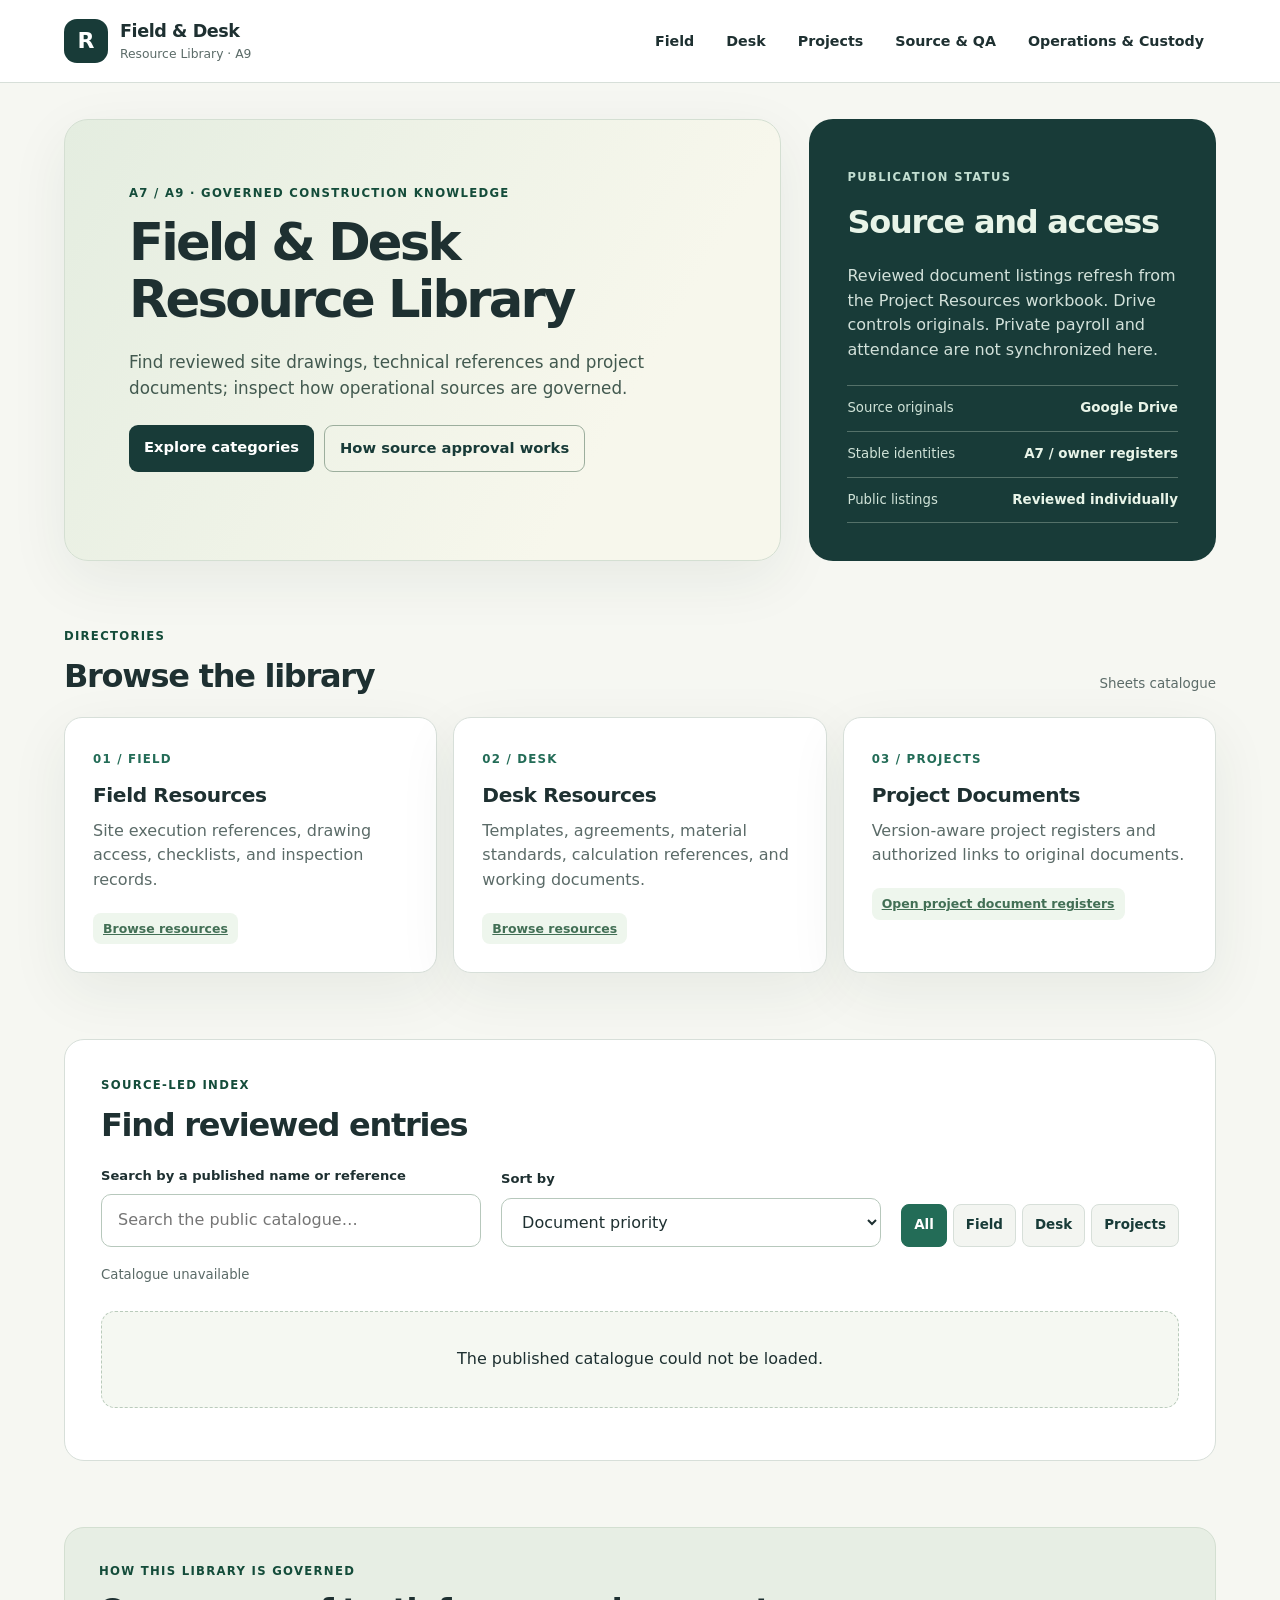
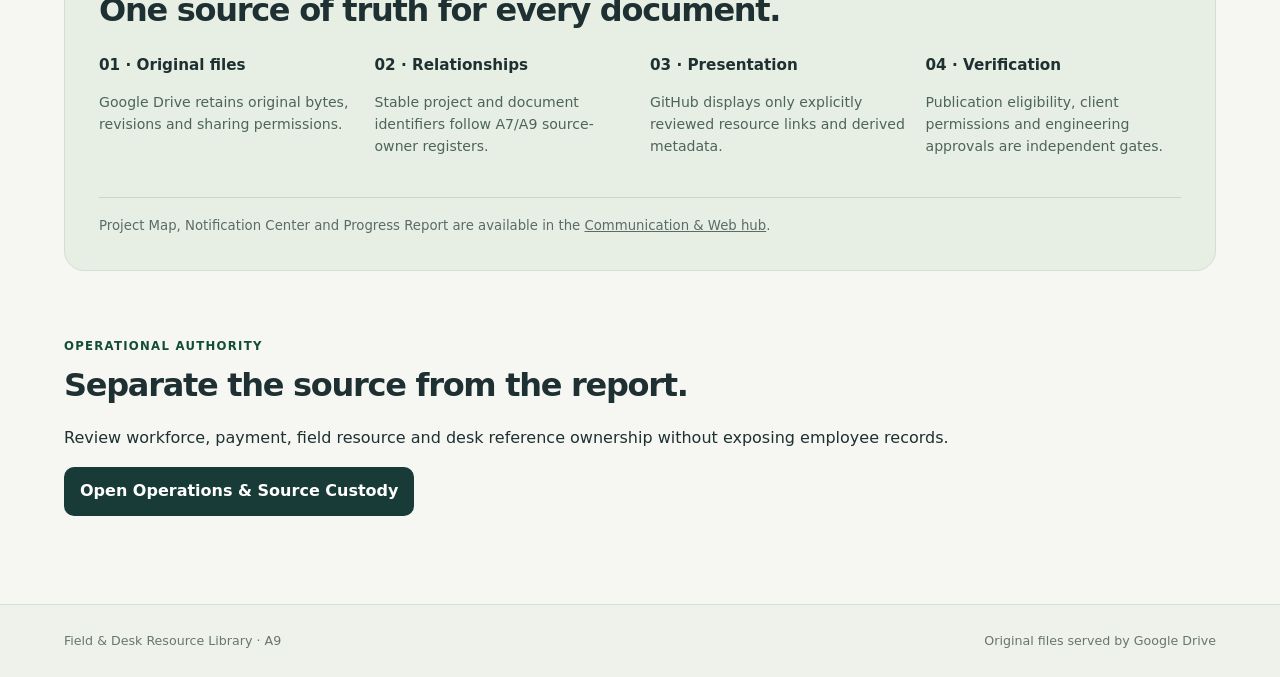
==== site/index.html @ d0658d86 "feat: integrate operations portal, freshness validation and v1.1.0 release QA" ====
<!doctype html>
<html lang="en">
<head>
  <meta charset="utf-8">
  <meta name="viewport" content="width=device-width, initial-scale=1">
  <meta name="color-scheme" content="light">
  <title>Field & Desk Resource Library</title>
  <meta name="description" content="Search reviewed field, desk and project resources.">
  <link rel="stylesheet" href="./styles.css">
  <script src="./app.js" defer></script>
</head>
<body>
  <a class="skip-link" href="#main">Skip to content</a>
  <header class="site-header">
    <div class="site-header-inner">
      <div class="brand" aria-label="A9 Resource Library">
        <span class="brand-mark" aria-hidden="true">R</span>
        <div><strong>Field & Desk</strong><span>Resource Library · A9</span></div>
      </div>
      <nav aria-label="Primary navigation">
        <a href="#field">Field</a>
        <a href="#desk">Desk</a>
        <a href="#projects">Projects</a>
        <a href="#governance">Source & QA</a><a href="./operations.html">Operations & Custody</a>
      </nav>
    </div>
  </header>

  <main id="main">
    <section class="hero" aria-labelledby="hero-title">
      <div class="hero-text">
        <p class="eyebrow">A7 / A9 · GOVERNED CONSTRUCTION KNOWLEDGE</p>
        <h1 id="hero-title">Field &amp; Desk Resource Library</h1>
        <p class="lede">Find reviewed site drawings, technical references and project documents; inspect how operational sources are governed.</p>
        <div class="hero-actions"><a class="primary-link" href="#browse">Explore categories</a><a class="secondary-link" href="#governance">How source approval works</a></div>
      </div>
      <aside class="hero-panel" aria-label="Publication status">
        <p class="panel-label">PUBLICATION STATUS</p>
        <p class="panel-title">Source and access</p>
        <p>Reviewed document listings refresh from the Project Resources workbook. Drive controls originals. Private payroll and attendance are not synchronized here.</p>
        <dl><div><dt>Source originals</dt><dd>Google Drive</dd></div><div><dt>Stable identities</dt><dd>A7 / owner registers</dd></div><div><dt>Public listings</dt><dd>Reviewed individually</dd></div></dl>
      </aside>
    </section>

    <section id="browse" class="content-section" aria-labelledby="browse-heading">
      <div class="section-heading"><div><p class="eyebrow">DIRECTORIES</p><h2 id="browse-heading">Browse the library</h2></div><span class="edition">Sheets catalogue</span></div>
      <div class="category-grid">
        <article id="field" class="category-card">
          <span class="category-index">01 / FIELD</span><h3>Field Resources</h3>
          <p>Site execution references, drawing access, checklists, and inspection records.</p>
          <span class="category-state">Browse resources</span>
        </article>
        <article id="desk" class="category-card">
          <span class="category-index">02 / DESK</span><h3>Desk Resources</h3>
          <p>Templates, agreements, material standards, calculation references, and working documents.</p>
          <span class="category-state">Browse resources</span>
        </article>
        <article id="projects" class="category-card">
          <span class="category-index">03 / PROJECTS</span><h3>Project Documents</h3>
          <p>Version-aware project registers and authorized links to original documents.</p>
          <span class="category-state">Open project document registers</span>
        </article>
      </div>
    </section>

    <section class="content-section search-section" aria-labelledby="search-heading">
      <div class="section-heading"><div><p class="eyebrow">SOURCE-LED INDEX</p><h2 id="search-heading">Find reviewed entries</h2></div></div>
      <div class="search-controls">
        <div class="search-field"><label for="catalog-search">Search by a published name or reference</label><input id="catalog-search" type="search" placeholder="Search the public catalogue…" autocomplete="off"></div>
        <div class="search-field"><label for="sort-order">Sort by</label><select id="sort-order"><option value="priority">Document priority</option><option value="title">Title A–Z</option><option value="project">Project A–Z</option></select></div>
        <div class="category-filters" role="group" aria-label="Resource type">
          <button type="button" data-filter="all" aria-pressed="true">All</button>
          <button type="button" data-filter="field" aria-pressed="false">Field</button>
          <button type="button" data-filter="desk" aria-pressed="false">Desk</button>
          <button type="button" data-filter="projects" aria-pressed="false">Projects</button>
        </div>
      </div>
      <p class="catalog-count" id="catalog-count" aria-live="polite">Loading the published catalogue…</p>
      <div id="catalog-results" class="catalog-results" aria-live="polite">
        <div class="empty-state">
          <h3>Loading the catalogue</h3>
          <p>The catalogue lists reviewed links.</p>
        </div>
      </div>
    </section>

    <section id="governance" class="content-section governance-section" aria-labelledby="governance-heading">
      <p class="eyebrow">HOW THIS LIBRARY IS GOVERNED</p><h2 id="governance-heading">One source of truth for every document.</h2>
      <div class="governance-grid">
        <div><strong>01 · Original files</strong><p>Google Drive retains original bytes, revisions and sharing permissions.</p></div>
        <div><strong>02 · Relationships</strong><p>Stable project and document identifiers follow A7/A9 source-owner registers.</p></div>
        <div><strong>03 · Presentation</strong><p>GitHub displays only explicitly reviewed resource links and derived metadata.</p></div>
        <div><strong>04 · Verification</strong><p>Publication eligibility, client permissions and engineering approvals are independent gates.</p></div>
      </div>
      <p class="source-caption">Project Map, Notification Center and Progress Report are available in the <a href="https://fabingurung.github.io/JP_Communication-Command-Centre-and-Resource-Hub/">Communication &amp; Web hub</a>.</p>
    </section>
    <section class="content-section" aria-labelledby="operations-heading">
      <div class="section-heading"><div><p class="eyebrow">OPERATIONAL AUTHORITY</p><h2 id="operations-heading">Separate the source from the report.</h2></div></div>
      <p>Review workforce, payment, field resource and desk reference ownership without exposing employee records.</p>
      <p><a class="primary-link" href="./operations.html" style="display:inline-block;padding:12px 16px;border-radius:10px;text-decoration:none;font-weight:700">Open Operations &amp; Source Custody</a></p>
    </section>
  </main>
  <footer class="site-footer"><span>Field & Desk Resource Library · A9</span><span>Original files served by Google Drive</span></footer>
  <noscript><p class="noscript-note">JavaScript is disabled. The preview and source-authority information remain available, but catalogue searching is unavailable.</p></noscript>
</body>
</html>
---- site/styles.css ----
:root {
  color-scheme: light;
  --ink: #1e3031; --deep: #183b38; --muted: #5b6b68;
  --paper: #f6f7f2; --white: #ffffff; --sage: #dce9dd;
  --line: #d7dfd9; --accent: #236c57; --accent-dark: #144c3a;
  --shadow: 0 18px 60px rgba(23, 56, 47, 0.07);
  font-family: Inter, ui-sans-serif, system-ui, -apple-system, "Segoe UI", sans-serif;
}
*, *::before, *::after {box-sizing:border-box}
html { scroll-behavior: smooth }
body {margin:0; background:var(--paper); color:var(--ink); line-height:1.55}
a {color:inherit}
a:focus-visible, button:focus-visible, input:focus-visible {outline:3px solid #e99d43;outline-offset:3px}
.skip-link {position:absolute; z-index:99; top:-100px; left:16px; padding:10px 18px; background:#fff; border:2px solid var(--accent)}
.skip-link:focus {top:10px}
.site-header {background:var(--white); border-bottom:1px solid var(--line); position:relative; z-index:2}
.site-header-inner {max-width:1200px; margin:auto; padding:18px 24px; display:flex; align-items:center; justify-content:space-between; gap:24px}
.brand {display:flex;align-items:center;gap:12px}
.brand-mark {display:grid;place-items:center;width:44px;height:44px;border-radius:13px;background:var(--deep);color:#fff;font-weight:800;font-size:22px}
.brand div {display:flex; flex-direction:column}
.brand strong {font-size:1.1rem;letter-spacing:-.025em}
.brand span:not(.brand-mark) {font-size:.77rem;color:var(--muted)}
.site-header nav {display:flex;gap:8px;flex-wrap:wrap}
.site-header nav a {padding:8px 12px; font-size:.89rem; text-decoration:none; border-radius:8px; font-weight:650}
.site-header nav a:hover {background:#eff4ee;color:var(--accent-dark)}
main {max-width:1200px;margin:auto;padding:36px 24px 72px}
.hero {display:grid;grid-template-columns:minmax(0, 1.5fr) minmax(270px, .85fr);gap:28px;align-items:stretch}
.hero-text {background:linear-gradient(120deg, #e4ede0, #f7f7ec 75%); padding:clamp(28px,5vw,64px);border-radius:24px;border:1px solid #d4dfd2;box-shadow:var(--shadow)}
.eyebrow {margin:0 0 12px;text-transform:uppercase;letter-spacing:.11em;font-size:.73rem;font-weight:800;color:var(--accent-dark)}
h1,h2,h3,p {overflow-wrap:break-word}
h1 {font-size:clamp(2rem,4vw,3.7rem);line-height:1.1;letter-spacing:-.055em;margin:0;max-width:760px}
h2 {font-size:clamp(1.65rem,2.5vw,2.35rem);margin:0;letter-spacing:-.04em;line-height:1.16}
h3 {font-size:1.26rem;line-height:1.2;letter-spacing:-.02em;margin:12px 0}
.lede {max-width:660px;color:#42594f;font-size:1.05rem;margin:22px 0 24px}
.hero-actions {display:flex;gap:10px;flex-wrap:wrap}
.hero-actions a {padding:11px 15px;border-radius:9px;text-decoration:none;font-weight:750;font-size:.92rem;transition:transform .15s}
.hero-actions a:hover {transform:translateY(-2px)}
.primary-link {background:var(--deep);color:#fff}
.secondary-link {border:1px solid #9cae9d;color:var(--deep)}
.hero-panel {padding:clamp(24px,3vw,38px);background:var(--deep);color:#e8f4e8;border-radius:24px}
.panel-label {color:#c2ded1;font-size:.72rem;letter-spacing:.12em;font-weight:800}
.panel-title {font-size:2rem;font-weight:850;letter-spacing:-.04em;margin:10px 0}
.hero-panel > p:not(.panel-label,.panel-title) {color:#d2e1da}
.hero-panel dl {margin:22px 0 0;border-top:1px solid #547169}
.hero-panel dl div {display:flex;justify-content:space-between;gap:16px;padding:12px 0;border-bottom:1px solid #547169}
.hero-panel dt {color:#d0e3d8;font-size:.83rem}
.hero-panel dd {margin:0;font-size:.84rem;font-weight:700;text-align:right}
.content-section {margin-top:66px}
.section-heading {display:flex;justify-content:space-between;align-items:end;gap:12px;margin-bottom:22px}
.edition {color:var(--muted);font-size:.84rem;white-space:nowrap}
.category-grid {display:grid;grid-template-columns:repeat(3,minmax(0,1fr));gap:16px}
.category-card {background:#fff;border:1px solid var(--line);border-radius:18px;padding:28px;min-height:250px;box-shadow:var(--shadow);scroll-margin-top:28px}
.category-index {font-size:.74rem;color:var(--accent);font-weight:850;letter-spacing:.1em}
.category-card p {color:var(--muted);margin:0 0 20px}
.category-state {display:inline-block;color:#426f55;background:#eef6ed;padding:6px 10px;border-radius:8px;font-size:.78rem;font-weight:750}
.search-section {background:#fff;border:1px solid var(--line);padding:clamp(22px,3vw,36px);border-radius:20px}
.search-controls {display:flex;justify-content:space-between;gap:20px;align-items:end;flex-wrap:wrap}
.search-field {flex:1 1 300px}
.search-field label {display:block;font-size:.82rem;font-weight:750;margin-bottom:8px}
.search-field input {width:100%;padding:13px 16px;border:1px solid #b7c8bc;border-radius:10px;font:inherit;color:var(--ink);background:#fff}
.category-filters {display:flex;gap:6px;flex-wrap:wrap}
.category-filters button {background:#f3f5f1;border:1px solid var(--line);padding:10px 12px;border-radius:8px;font:inherit;font-size:.84rem;font-weight:700;color:var(--deep);cursor:pointer}
.category-filters button[aria-pressed="true"] {background:var(--accent);color:#fff;border-color:var(--accent)}
.catalog-count {margin:18px 0 10px;color:var(--muted);font-size:.83rem}
.catalog-results {display:grid;grid-template-columns:repeat(2,minmax(0,1fr));gap:14px}
.empty-state {grid-column:1/-1;border:1px dashed #b9cbbb;border-radius:14px;background:#f5f8f2;text-align:center;padding:35px 28px}
.empty-state h3 {margin-top:0}
.empty-state p {max-width:610px;margin:0 auto;color:var(--muted);font-size:.94rem}
.result-card {border:1px solid var(--line);border-radius:12px;padding:20px;background:#fff}
.result-card h3 {margin:7px 0}
.result-card p {margin:6px 0;color:var(--muted)}
.result-card a {display:inline-block;margin-top:10px;color:var(--accent-dark);font-weight:750}
.result-type {text-transform:uppercase;letter-spacing:.09em;font-size:.72rem;color:var(--accent);font-weight:800}
.governance-section {padding:34px; background:#e7eee4;border:1px solid #d3dfd1;border-radius:20px}
.governance-grid {display:grid;grid-template-columns:repeat(4,minmax(0,1fr));gap:20px;margin:25px 0}
.governance-grid strong {display:block;font-size:.95rem}
.governance-grid p {color:#4d6459;font-size:.88rem}
.source-caption {font-size:.83rem;color:var(--muted);border-top:1px solid #c5d8c5;padding-top:18px;margin-bottom:0}
.site-footer {display:flex;justify-content:space-between;gap:12px;flex-wrap:wrap;padding:26px max(24px,calc((100vw - 1152px)/2));font-size:.79rem;color:#68766d;background:#eff2ea;border-top:1px solid var(--line)}
.noscript-note {padding:14px;text-align:center;background:#fff4d7}
@media(max-width:900px) {.hero {grid-template-columns:1fr}.category-grid {grid-template-columns:repeat(2,minmax(0,1fr))}.governance-grid {grid-template-columns:repeat(2,minmax(0,1fr))}}
@media(max-width:620px) {
  .site-header-inner {align-items:start;flex-direction:column;padding:14px 18px}
  .site-header nav {width:100%;justify-content:space-between;gap:4px}
  .site-header nav a {font-size:.78rem;padding:8px 6px}
  main {padding:18px 14px 44px}
  .hero-text,.hero-panel {border-radius:17px}
  .category-grid,.governance-grid,.catalog-results {grid-template-columns:1fr}
  .category-card {min-height:0;padding:24px}
  .content-section {margin-top:42px}
  .section-heading {align-items:start;flex-direction:column}
  .search-section,.governance-section {padding:22px 18px}
  .hero-panel {padding:25px}
  .site-footer {padding:24px 18px}
}
@media(prefers-reduced-motion:reduce) {html {scroll-behavior:auto}.hero-actions a {transition:none}}

.search-field select{width:100%;padding:13px 16px;border:1px solid #b7c8bc;border-radius:10px;font:inherit;color:var(--ink);background:#fff}
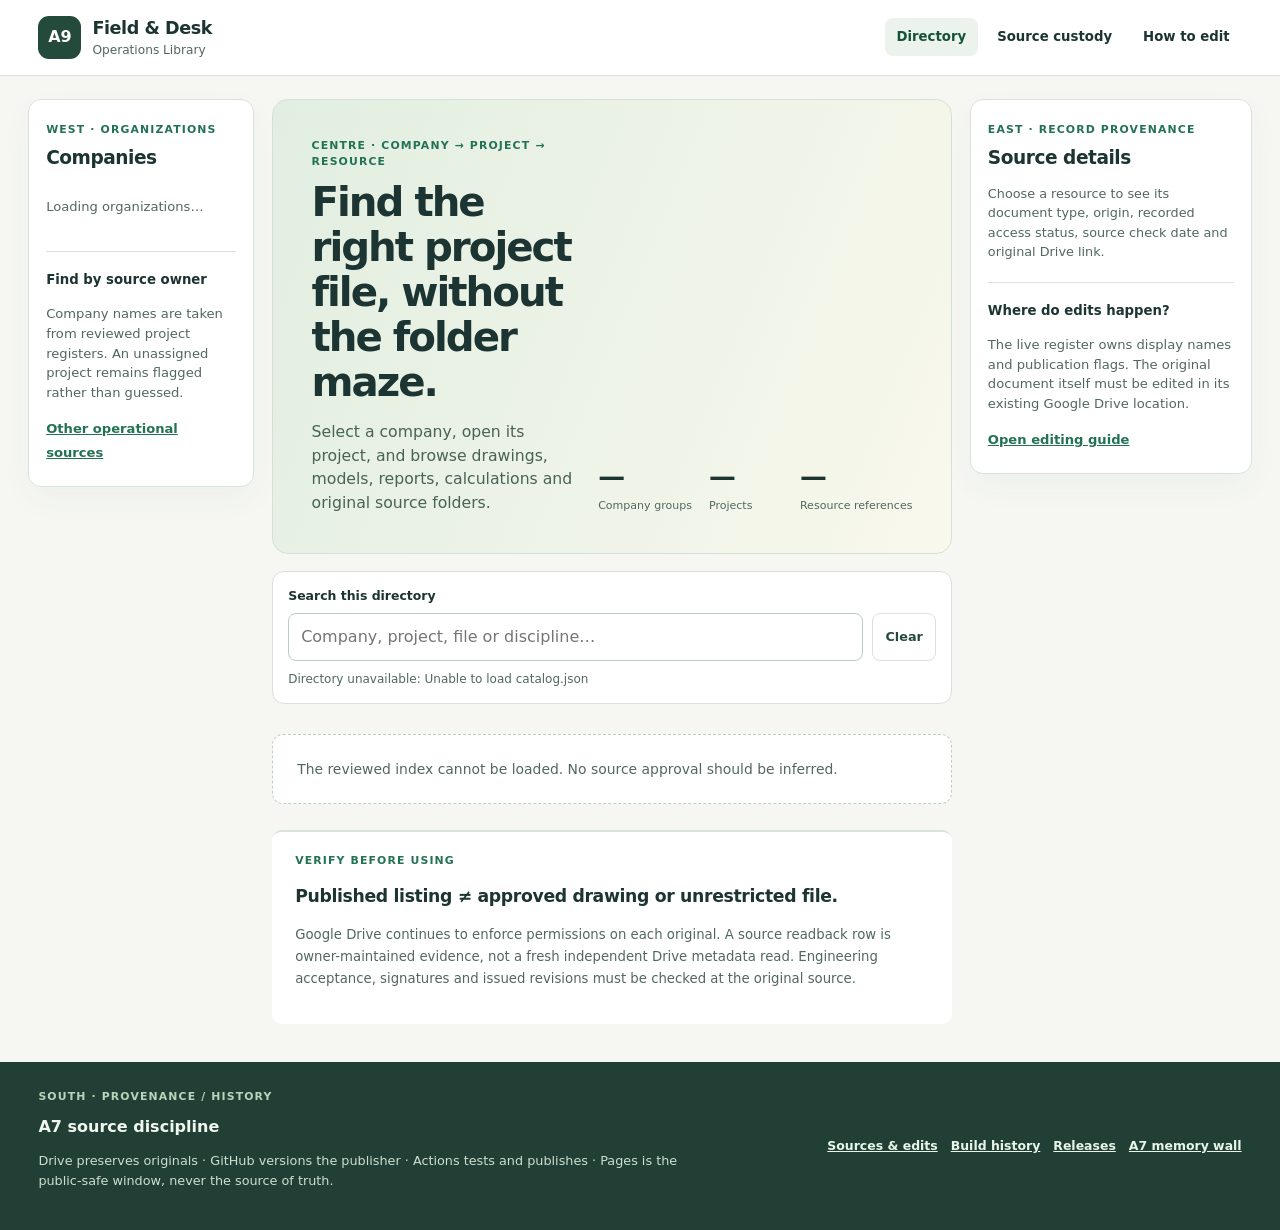
==== commit 59191855: "feat: company-first directory, A7 source mapping and real browser QA" ====
--- a/site/index.html
+++ b/site/index.html
@@ -1,106 +1,43 @@
 <!doctype html>
-<html lang="en">
-<head>
-  <meta charset="utf-8">
-  <meta name="viewport" content="width=device-width, initial-scale=1">
-  <meta name="color-scheme" content="light">
-  <title>Field & Desk Resource Library</title>
-  <meta name="description" content="Search reviewed field, desk and project resources.">
-  <link rel="stylesheet" href="./styles.css">
-  <script src="./app.js" defer></script>
-</head>
-<body>
-  <a class="skip-link" href="#main">Skip to content</a>
-  <header class="site-header">
-    <div class="site-header-inner">
-      <div class="brand" aria-label="A9 Resource Library">
-        <span class="brand-mark" aria-hidden="true">R</span>
-        <div><strong>Field & Desk</strong><span>Resource Library · A9</span></div>
-      </div>
-      <nav aria-label="Primary navigation">
-        <a href="#field">Field</a>
-        <a href="#desk">Desk</a>
-        <a href="#projects">Projects</a>
-        <a href="#governance">Source & QA</a><a href="./operations.html">Operations & Custody</a>
-      </nav>
-    </div>
-  </header>
-
-  <main id="main">
-    <section class="hero" aria-labelledby="hero-title">
-      <div class="hero-text">
-        <p class="eyebrow">A7 / A9 · GOVERNED CONSTRUCTION KNOWLEDGE</p>
-        <h1 id="hero-title">Field &amp; Desk Resource Library</h1>
-        <p class="lede">Find reviewed site drawings, technical references and project documents; inspect how operational sources are governed.</p>
-        <div class="hero-actions"><a class="primary-link" href="#browse">Explore categories</a><a class="secondary-link" href="#governance">How source approval works</a></div>
-      </div>
-      <aside class="hero-panel" aria-label="Publication status">
-        <p class="panel-label">PUBLICATION STATUS</p>
-        <p class="panel-title">Source and access</p>
-        <p>Reviewed document listings refresh from the Project Resources workbook. Drive controls originals. Private payroll and attendance are not synchronized here.</p>
-        <dl><div><dt>Source originals</dt><dd>Google Drive</dd></div><div><dt>Stable identities</dt><dd>A7 / owner registers</dd></div><div><dt>Public listings</dt><dd>Reviewed individually</dd></div></dl>
-      </aside>
-    </section>
-
-    <section id="browse" class="content-section" aria-labelledby="browse-heading">
-      <div class="section-heading"><div><p class="eyebrow">DIRECTORIES</p><h2 id="browse-heading">Browse the library</h2></div><span class="edition">Sheets catalogue</span></div>
-      <div class="category-grid">
-        <article id="field" class="category-card">
-          <span class="category-index">01 / FIELD</span><h3>Field Resources</h3>
-          <p>Site execution references, drawing access, checklists, and inspection records.</p>
-          <span class="category-state">Browse resources</span>
-        </article>
-        <article id="desk" class="category-card">
-          <span class="category-index">02 / DESK</span><h3>Desk Resources</h3>
-          <p>Templates, agreements, material standards, calculation references, and working documents.</p>
-          <span class="category-state">Browse resources</span>
-        </article>
-        <article id="projects" class="category-card">
-          <span class="category-index">03 / PROJECTS</span><h3>Project Documents</h3>
-          <p>Version-aware project registers and authorized links to original documents.</p>
-          <span class="category-state">Open project document registers</span>
-        </article>
-      </div>
-    </section>
-
-    <section class="content-section search-section" aria-labelledby="search-heading">
-      <div class="section-heading"><div><p class="eyebrow">SOURCE-LED INDEX</p><h2 id="search-heading">Find reviewed entries</h2></div></div>
-      <div class="search-controls">
-        <div class="search-field"><label for="catalog-search">Search by a published name or reference</label><input id="catalog-search" type="search" placeholder="Search the public catalogue…" autocomplete="off"></div>
-        <div class="search-field"><label for="sort-order">Sort by</label><select id="sort-order"><option value="priority">Document priority</option><option value="title">Title A–Z</option><option value="project">Project A–Z</option></select></div>
-        <div class="category-filters" role="group" aria-label="Resource type">
-          <button type="button" data-filter="all" aria-pressed="true">All</button>
-          <button type="button" data-filter="field" aria-pressed="false">Field</button>
-          <button type="button" data-filter="desk" aria-pressed="false">Desk</button>
-          <button type="button" data-filter="projects" aria-pressed="false">Projects</button>
-        </div>
-      </div>
-      <p class="catalog-count" id="catalog-count" aria-live="polite">Loading the published catalogue…</p>
-      <div id="catalog-results" class="catalog-results" aria-live="polite">
-        <div class="empty-state">
-          <h3>Loading the catalogue</h3>
-          <p>The catalogue lists reviewed links.</p>
-        </div>
-      </div>
-    </section>
-
-    <section id="governance" class="content-section governance-section" aria-labelledby="governance-heading">
-      <p class="eyebrow">HOW THIS LIBRARY IS GOVERNED</p><h2 id="governance-heading">One source of truth for every document.</h2>
-      <div class="governance-grid">
-        <div><strong>01 · Original files</strong><p>Google Drive retains original bytes, revisions and sharing permissions.</p></div>
-        <div><strong>02 · Relationships</strong><p>Stable project and document identifiers follow A7/A9 source-owner registers.</p></div>
-        <div><strong>03 · Presentation</strong><p>GitHub displays only explicitly reviewed resource links and derived metadata.</p></div>
-        <div><strong>04 · Verification</strong><p>Publication eligibility, client permissions and engineering approvals are independent gates.</p></div>
-      </div>
-      <p class="source-caption">Project Map, Notification Center and Progress Report are available in the <a href="https://fabingurung.github.io/JP_Communication-Command-Centre-and-Resource-Hub/">Communication &amp; Web hub</a>.</p>
-    </section>
-    <section class="content-section" aria-labelledby="operations-heading">
-      <div class="section-heading"><div><p class="eyebrow">OPERATIONAL AUTHORITY</p><h2 id="operations-heading">Separate the source from the report.</h2></div></div>
-      <p>Review workforce, payment, field resource and desk reference ownership without exposing employee records.</p>
-      <p><a class="primary-link" href="./operations.html" style="display:inline-block;padding:12px 16px;border-radius:10px;text-decoration:none;font-weight:700">Open Operations &amp; Source Custody</a></p>
-    </section>
-  </main>
-  <footer class="site-footer"><span>Field & Desk Resource Library · A9</span><span>Original files served by Google Drive</span></footer>
-  <noscript><p class="noscript-note">JavaScript is disabled. The preview and source-authority information remain available, but catalogue searching is unavailable.</p></noscript>
-</body>
-</html>
+<html lang="en"><head>
+<meta charset="utf-8"><meta name="viewport" content="width=device-width,initial-scale=1">
+<meta name="color-scheme" content="light"><meta name="description" content="A9 company-first directory of reviewed field and desk resources, project files, source custody and editing instructions.">
+<title>A9 · Field &amp; Desk Operations Library</title><link rel="stylesheet" href="./styles.css"><script defer src="./app.js"></script>
+</head><body>
+<a class="skip" href="#main">Skip to library</a>
+<header class="north" id="north"><a class="brand" href="./" aria-label="A9 Field and Desk Operations Library">
+  <span class="brand-icon" aria-hidden="true">A9</span><span><strong>Field &amp; Desk</strong><small>Operations Library</small></span>
+</a><nav aria-label="Global navigation"><a aria-current="page" href="./">Directory</a><a href="./operations.html">Source custody</a><a href="./editing.html">How to edit</a></nav></header>
+<div class="layout">
+<aside class="west" id="west" aria-label="Company navigation">
+  <p class="eyebrow">WEST · ORGANIZATIONS</p><h2>Companies</h2>
+  <div id="company-nav" class="company-nav"><p class="soft">Loading organizations…</p></div>
+  <div class="west-foot"><strong>Find by source owner</strong><p>Company names are taken from reviewed project registers. An unassigned project remains flagged rather than guessed.</p>
+  <a href="./operations.html">Other operational sources</a></div>
+</aside>
+<main id="main" class="centre">
+  <section class="intro"><div><p class="eyebrow">CENTRE · COMPANY → PROJECT → RESOURCE</p>
+    <h1>Find the right project file, without the folder maze.</h1>
+    <p>Select a company, open its project, and browse drawings, models, reports, calculations and original source folders.</p>
+  </div><div class="intro-metrics"><span><strong id="metric-companies">—</strong><small>Company groups</small></span><span><strong id="metric-projects">—</strong><small>Projects</small></span><span><strong id="metric-records">—</strong><small>Resource references</small></span></div></section>
+  <div class="toolbar"><label for="library-search">Search this directory</label><div class="search-line">
+    <input id="library-search" type="search" placeholder="Company, project, file or discipline…" autocomplete="off">
+    <button type="button" id="clear-search">Clear</button>
+  </div><p id="site-status" class="status-line" role="status" aria-live="polite">Reading the published index…</p></div>
+  <div id="breadcrumbs" class="breadcrumbs" aria-label="Current location"></div>
+  <div id="workspace" class="workspace"><p class="empty">Loading reviewed resource directories…</p></div>
+  <section class="source-note"><p class="eyebrow">VERIFY BEFORE USING</p>
+    <h2>Published listing ≠ approved drawing or unrestricted file.</h2>
+    <p>Google Drive continues to enforce permissions on each original. A source readback row is owner-maintained evidence, not a fresh independent Drive metadata read. Engineering acceptance, signatures and issued revisions must be checked at the original source.</p>
+  </section>
+</main>
+<aside class="east" id="east" aria-label="Selected resource details">
+  <p class="eyebrow">EAST · RECORD PROVENANCE</p><h2>Source details</h2>
+  <div id="record-detail"><p class="soft">Choose a resource to see its document type, origin, recorded access status, source check date and original Drive link.</p></div>
+  <div class="east-footer"><strong>Where do edits happen?</strong><p>The live register owns display names and publication flags. The original document itself must be edited in its existing Google Drive location.</p><a href="./editing.html">Open editing guide</a></div>
+</aside>
+</div>
+<footer class="south" id="south"><div><p class="eyebrow">SOUTH · PROVENANCE / HISTORY</p><strong>A7 source discipline</strong><p>Drive preserves originals · GitHub versions the publisher · Actions tests and publishes · Pages is the public-safe window, never the source of truth.</p></div>
+<div class="foot-links"><a href="./editing.html">Sources &amp; edits</a><a href="https://github.com/FabinGurung/JP_Field_and_Desk_Resource_Library/actions/workflows/resource-library-pages.yml">Build history</a><a href="https://github.com/FabinGurung/JP_Field_and_Desk_Resource_Library/releases">Releases</a><a href="https://fabingurung.github.io/JP_A7_System_Registry_and_Knowledge_Graph/memory-wall.html#platform-role-board">A7 memory wall</a></div></footer>
+<noscript><p class="empty">JavaScript is needed for the searchable company directory. See the editing guide for the authoritative register.</p></noscript>
+</body></html>
--- a/site/styles.css
+++ b/site/styles.css
@@ -1,98 +1,14 @@
-:root {
-  color-scheme: light;
-  --ink: #1e3031; --deep: #183b38; --muted: #5b6b68;
-  --paper: #f6f7f2; --white: #ffffff; --sage: #dce9dd;
-  --line: #d7dfd9; --accent: #236c57; --accent-dark: #144c3a;
-  --shadow: 0 18px 60px rgba(23, 56, 47, 0.07);
-  font-family: Inter, ui-sans-serif, system-ui, -apple-system, "Segoe UI", sans-serif;
-}
-*, *::before, *::after {box-sizing:border-box}
-html { scroll-behavior: smooth }
-body {margin:0; background:var(--paper); color:var(--ink); line-height:1.55}
-a {color:inherit}
-a:focus-visible, button:focus-visible, input:focus-visible {outline:3px solid #e99d43;outline-offset:3px}
-.skip-link {position:absolute; z-index:99; top:-100px; left:16px; padding:10px 18px; background:#fff; border:2px solid var(--accent)}
-.skip-link:focus {top:10px}
-.site-header {background:var(--white); border-bottom:1px solid var(--line); position:relative; z-index:2}
-.site-header-inner {max-width:1200px; margin:auto; padding:18px 24px; display:flex; align-items:center; justify-content:space-between; gap:24px}
-.brand {display:flex;align-items:center;gap:12px}
-.brand-mark {display:grid;place-items:center;width:44px;height:44px;border-radius:13px;background:var(--deep);color:#fff;font-weight:800;font-size:22px}
-.brand div {display:flex; flex-direction:column}
-.brand strong {font-size:1.1rem;letter-spacing:-.025em}
-.brand span:not(.brand-mark) {font-size:.77rem;color:var(--muted)}
-.site-header nav {display:flex;gap:8px;flex-wrap:wrap}
-.site-header nav a {padding:8px 12px; font-size:.89rem; text-decoration:none; border-radius:8px; font-weight:650}
-.site-header nav a:hover {background:#eff4ee;color:var(--accent-dark)}
-main {max-width:1200px;margin:auto;padding:36px 24px 72px}
-.hero {display:grid;grid-template-columns:minmax(0, 1.5fr) minmax(270px, .85fr);gap:28px;align-items:stretch}
-.hero-text {background:linear-gradient(120deg, #e4ede0, #f7f7ec 75%); padding:clamp(28px,5vw,64px);border-radius:24px;border:1px solid #d4dfd2;box-shadow:var(--shadow)}
-.eyebrow {margin:0 0 12px;text-transform:uppercase;letter-spacing:.11em;font-size:.73rem;font-weight:800;color:var(--accent-dark)}
-h1,h2,h3,p {overflow-wrap:break-word}
-h1 {font-size:clamp(2rem,4vw,3.7rem);line-height:1.1;letter-spacing:-.055em;margin:0;max-width:760px}
-h2 {font-size:clamp(1.65rem,2.5vw,2.35rem);margin:0;letter-spacing:-.04em;line-height:1.16}
-h3 {font-size:1.26rem;line-height:1.2;letter-spacing:-.02em;margin:12px 0}
-.lede {max-width:660px;color:#42594f;font-size:1.05rem;margin:22px 0 24px}
-.hero-actions {display:flex;gap:10px;flex-wrap:wrap}
-.hero-actions a {padding:11px 15px;border-radius:9px;text-decoration:none;font-weight:750;font-size:.92rem;transition:transform .15s}
-.hero-actions a:hover {transform:translateY(-2px)}
-.primary-link {background:var(--deep);color:#fff}
-.secondary-link {border:1px solid #9cae9d;color:var(--deep)}
-.hero-panel {padding:clamp(24px,3vw,38px);background:var(--deep);color:#e8f4e8;border-radius:24px}
-.panel-label {color:#c2ded1;font-size:.72rem;letter-spacing:.12em;font-weight:800}
-.panel-title {font-size:2rem;font-weight:850;letter-spacing:-.04em;margin:10px 0}
-.hero-panel > p:not(.panel-label,.panel-title) {color:#d2e1da}
-.hero-panel dl {margin:22px 0 0;border-top:1px solid #547169}
-.hero-panel dl div {display:flex;justify-content:space-between;gap:16px;padding:12px 0;border-bottom:1px solid #547169}
-.hero-panel dt {color:#d0e3d8;font-size:.83rem}
-.hero-panel dd {margin:0;font-size:.84rem;font-weight:700;text-align:right}
-.content-section {margin-top:66px}
-.section-heading {display:flex;justify-content:space-between;align-items:end;gap:12px;margin-bottom:22px}
-.edition {color:var(--muted);font-size:.84rem;white-space:nowrap}
-.category-grid {display:grid;grid-template-columns:repeat(3,minmax(0,1fr));gap:16px}
-.category-card {background:#fff;border:1px solid var(--line);border-radius:18px;padding:28px;min-height:250px;box-shadow:var(--shadow);scroll-margin-top:28px}
-.category-index {font-size:.74rem;color:var(--accent);font-weight:850;letter-spacing:.1em}
-.category-card p {color:var(--muted);margin:0 0 20px}
-.category-state {display:inline-block;color:#426f55;background:#eef6ed;padding:6px 10px;border-radius:8px;font-size:.78rem;font-weight:750}
-.search-section {background:#fff;border:1px solid var(--line);padding:clamp(22px,3vw,36px);border-radius:20px}
-.search-controls {display:flex;justify-content:space-between;gap:20px;align-items:end;flex-wrap:wrap}
-.search-field {flex:1 1 300px}
-.search-field label {display:block;font-size:.82rem;font-weight:750;margin-bottom:8px}
-.search-field input {width:100%;padding:13px 16px;border:1px solid #b7c8bc;border-radius:10px;font:inherit;color:var(--ink);background:#fff}
-.category-filters {display:flex;gap:6px;flex-wrap:wrap}
-.category-filters button {background:#f3f5f1;border:1px solid var(--line);padding:10px 12px;border-radius:8px;font:inherit;font-size:.84rem;font-weight:700;color:var(--deep);cursor:pointer}
-.category-filters button[aria-pressed="true"] {background:var(--accent);color:#fff;border-color:var(--accent)}
-.catalog-count {margin:18px 0 10px;color:var(--muted);font-size:.83rem}
-.catalog-results {display:grid;grid-template-columns:repeat(2,minmax(0,1fr));gap:14px}
-.empty-state {grid-column:1/-1;border:1px dashed #b9cbbb;border-radius:14px;background:#f5f8f2;text-align:center;padding:35px 28px}
-.empty-state h3 {margin-top:0}
-.empty-state p {max-width:610px;margin:0 auto;color:var(--muted);font-size:.94rem}
-.result-card {border:1px solid var(--line);border-radius:12px;padding:20px;background:#fff}
-.result-card h3 {margin:7px 0}
-.result-card p {margin:6px 0;color:var(--muted)}
-.result-card a {display:inline-block;margin-top:10px;color:var(--accent-dark);font-weight:750}
-.result-type {text-transform:uppercase;letter-spacing:.09em;font-size:.72rem;color:var(--accent);font-weight:800}
-.governance-section {padding:34px; background:#e7eee4;border:1px solid #d3dfd1;border-radius:20px}
-.governance-grid {display:grid;grid-template-columns:repeat(4,minmax(0,1fr));gap:20px;margin:25px 0}
-.governance-grid strong {display:block;font-size:.95rem}
-.governance-grid p {color:#4d6459;font-size:.88rem}
-.source-caption {font-size:.83rem;color:var(--muted);border-top:1px solid #c5d8c5;padding-top:18px;margin-bottom:0}
-.site-footer {display:flex;justify-content:space-between;gap:12px;flex-wrap:wrap;padding:26px max(24px,calc((100vw - 1152px)/2));font-size:.79rem;color:#68766d;background:#eff2ea;border-top:1px solid var(--line)}
-.noscript-note {padding:14px;text-align:center;background:#fff4d7}
-@media(max-width:900px) {.hero {grid-template-columns:1fr}.category-grid {grid-template-columns:repeat(2,minmax(0,1fr))}.governance-grid {grid-template-columns:repeat(2,minmax(0,1fr))}}
-@media(max-width:620px) {
-  .site-header-inner {align-items:start;flex-direction:column;padding:14px 18px}
-  .site-header nav {width:100%;justify-content:space-between;gap:4px}
-  .site-header nav a {font-size:.78rem;padding:8px 6px}
-  main {padding:18px 14px 44px}
-  .hero-text,.hero-panel {border-radius:17px}
-  .category-grid,.governance-grid,.catalog-results {grid-template-columns:1fr}
-  .category-card {min-height:0;padding:24px}
-  .content-section {margin-top:42px}
-  .section-heading {align-items:start;flex-direction:column}
-  .search-section,.governance-section {padding:22px 18px}
-  .hero-panel {padding:25px}
-  .site-footer {padding:24px 18px}
-}
-@media(prefers-reduced-motion:reduce) {html {scroll-behavior:auto}.hero-actions a {transition:none}}
-
-.search-field select{width:100%;padding:13px 16px;border:1px solid #b7c8bc;border-radius:10px;font:inherit;color:var(--ink);background:#fff}
+:root{color-scheme:light;--bg:#f6f7f3;--paper:#fff;--ink:#1c3432;--dim:#526760;--line:#d8e1dc;--soft:#ecf3ec;--deep:#244a3c;--green:#247254;--warm:#f7f3e5;--shadow:0 12px 33px #27463a0a;font-family:Inter,ui-sans-serif,system-ui,-apple-system,"Segoe UI",sans-serif}
+*{box-sizing:border-box}html{scroll-behavior:smooth}body{margin:0;background:var(--bg);color:var(--ink);line-height:1.5}button,input{font:inherit}a{color:inherit}a:focus-visible,button:focus-visible,input:focus-visible,summary:focus-visible{outline:3px solid #e8a33d;outline-offset:3px}.skip{position:absolute;left:12px;top:-90px;background:#fff;padding:9px 15px;z-index:30}.skip:focus{top:8px}
+.north{padding:15px clamp(16px,3vw,46px);display:flex;align-items:center;justify-content:space-between;gap:20px;flex-wrap:wrap;background:#fff;border-bottom:1px solid var(--line)}.brand{display:flex;gap:11px;align-items:center;text-decoration:none}.brand-icon{background:var(--deep);border-radius:11px;color:white;display:grid;place-items:center;font-weight:850;width:43px;height:43px}.brand>span:last-child{display:flex;flex-direction:column}.brand strong{font-size:1.1rem;letter-spacing:-.025em}.brand small{color:var(--dim);font-size:.76rem}.north nav{display:flex;gap:7px;flex-wrap:wrap}.north nav a{text-decoration:none;font-weight:720;font-size:.83rem;padding:9px 12px;border-radius:8px}.north nav a[aria-current],.north nav a:hover{background:var(--soft);color:#145339}
+.layout{display:grid;grid-template-columns:minmax(190px,226px) minmax(0,1fr) minmax(215px,282px);align-items:start;gap:18px;max-width:1680px;margin:auto;padding:23px clamp(12px,2.2vw,35px) 38px}.west,.east{position:sticky;top:14px;background:#fff;padding:22px 17px;border:1px solid var(--line);border-radius:13px;box-shadow:var(--shadow);min-width:0}.eyebrow{font-size:.68rem;letter-spacing:.105em;text-transform:uppercase;color:var(--green);font-weight:840;margin:0 0 9px}.west h2,.east h2{font-size:1.16rem;line-height:1.2;letter-spacing:-.025em;margin:0 0 15px}.company-nav{display:grid;gap:5px}.company-btn{width:100%;padding:12px 10px;text-align:left;border:1px solid transparent;border-radius:8px;background:transparent;cursor:pointer;color:var(--ink);line-height:1.3}.company-btn:hover{background:#f4f9f4}.company-btn[aria-pressed=true]{border-color:#bbd6c6;background:#eaf4eb}.company-btn strong{font-size:.84rem;display:block}.company-btn span{display:block;font-size:.73rem;color:var(--dim);margin-top:4px}.west-foot,.east-footer{border-top:1px solid var(--line);padding-top:15px;margin-top:21px}.west-foot strong,.east-footer strong{font-size:.83rem}.west-foot p,.east-footer p,.soft{font-size:.82rem;color:var(--dim)}.west-foot a,.east-footer a{font-size:.82rem;font-weight:770;color:var(--green)}
+.centre{min-width:0}.intro{border-radius:16px;border:1px solid #d4e2d6;background:linear-gradient(112deg,#e1eee1,#f9f8ec);padding:clamp(23px,3vw,42px);display:grid;gap:20px;grid-template-columns:minmax(0,1fr) auto;align-items:end}.intro h1{font-size:clamp(1.85rem,3.15vw,3.18rem);line-height:1.12;letter-spacing:-.05em;max-width:660px;margin:0}.intro p:not(.eyebrow){font-size:.98rem;color:#486354;max-width:650px;margin:15px 0 0}.intro-metrics{display:flex;gap:17px}.intro-metrics span{display:flex;flex-direction:column;min-width:74px}.intro-metrics strong{font-size:1.68rem;line-height:1;letter-spacing:-.04em}.intro-metrics small{font-size:.69rem;color:var(--dim);margin-top:7px}
+.toolbar{margin:17px 0 10px;background:#fff;border:1px solid var(--line);border-radius:12px;padding:15px}.toolbar label{display:block;font-weight:750;font-size:.78rem;margin-bottom:7px}.search-line{display:flex;gap:9px}.search-line input{min-width:0;flex:1;border:1px solid #bacdc0;border-radius:8px;padding:11px 12px}.search-line button,.utility-btn{border:1px solid var(--line);background:#fff;color:var(--deep);border-radius:8px;padding:9px 12px;cursor:pointer;font-weight:750;font-size:.8rem}.search-line button:hover,.utility-btn:hover{background:var(--soft)}.status-line{font-size:.75rem;color:var(--dim);margin:9px 0 0}.breadcrumbs{display:flex;flex-wrap:wrap;align-items:center;gap:6px;margin:15px 0;font-size:.79rem}.breadcrumbs button{border:0;background:none;color:var(--green);cursor:pointer;padding:4px 0;font-weight:750}.breadcrumbs span{color:var(--dim)}
+.workspace>h2,.workspace .section-top h2{font-size:1.5rem;letter-spacing:-.035em;line-height:1.18;margin:3px 0 7px}.workspace .section-top>p{font-size:.83rem;color:var(--dim);margin:5px 0 19px}.section-top{display:flex;justify-content:space-between;align-items:start;gap:15px;flex-wrap:wrap;margin:15px 0}.company-grid,.project-grid{display:grid;grid-template-columns:repeat(2,minmax(0,1fr));gap:12px}.company-card,.project-card{min-width:0;text-align:left;border:1px solid var(--line);background:#fff;padding:21px;border-radius:12px;cursor:pointer;color:var(--ink);box-shadow:var(--shadow)}.company-card:hover,.project-card:hover{border-color:#6eac8c;box-shadow:0 10px 22px #204d3720}.company-card strong,.project-card strong{display:block;font-size:1.05rem;line-height:1.25;overflow-wrap:anywhere}.company-card small,.project-card small{display:block;font-size:.75rem;color:var(--dim);margin:8px 0}.company-card em{display:block;margin-top:13px;font-size:.78rem;font-style:normal;font-weight:790;color:var(--green)}.project-card[aria-pressed=true]{background:#edf6ed;border-color:#86b598}.muted{font-size:.78rem;color:var(--dim)}.review{color:#7c5a28!important}
+.group-stack{display:grid;gap:10px;margin-top:17px}.resource-group{border:1px solid var(--line);background:#fff;border-radius:12px;overflow:hidden}.resource-group summary{cursor:pointer;display:flex;align-items:center;justify-content:space-between;gap:10px;padding:16px;font-weight:800;list-style:none}.resource-group summary::-webkit-details-marker{display:none}.resource-group summary:after{content:"⌄";color:var(--green);font-weight:800}.resource-group[open] summary{border-bottom:1px solid var(--line)}.resource-group summary small{color:var(--dim);font-size:.72rem;font-weight:600}.resource-items{padding:5px 13px 12px}.resource-line{width:100%;display:block;text-align:left;border:0;background:transparent;padding:12px 9px;border-radius:8px;cursor:pointer;color:var(--ink);border-bottom:1px solid #eff2ee}.resource-line:last-child{border-bottom:0}.resource-line:hover,.resource-line[aria-pressed=true]{background:#edf6ed}.resource-line strong{font-size:.83rem;display:block;line-height:1.35}.resource-line span{font-size:.73rem;color:var(--dim);display:block;margin-top:4px}.packet-link{display:block;margin:11px 8px 5px;text-decoration:none;background:var(--deep);color:#fff;padding:12px 14px;font-size:.81rem;border-radius:8px;font-weight:800}.empty{padding:24px;border:1px dashed #bccfc0;background:#fff;border-radius:11px;color:var(--dim);font-size:.87rem}
+#record-detail h3{font-size:1.01rem;line-height:1.27;overflow-wrap:anywhere;margin:0 0 9px}#record-detail h4{font-size:.68rem;letter-spacing:.08em;text-transform:uppercase;color:var(--green);margin:16px 0 4px}#record-detail p{font-size:.8rem;overflow-wrap:anywhere;margin:0}#record-detail .source-button{display:block;margin-top:17px;text-align:center;border-radius:8px;background:var(--deep);color:#fff;padding:10px 12px;font-size:.81rem;font-weight:800;text-decoration:none}.source-note{padding:21px 23px;margin-top:26px;border-top:2px solid var(--line);background:#fff;border-radius:10px}.source-note h2{font-size:1.08rem;letter-spacing:-.02em}.source-note p:last-child{color:var(--dim);font-size:.83rem;line-height:1.65}
+.south{background:#223f35;color:#f0f7ef;padding:27px clamp(16px,3vw,46px);display:flex;justify-content:space-between;align-items:center;gap:20px;flex-wrap:wrap}.south>div:first-child{max-width:670px}.south .eyebrow{color:#b4d6bb}.south strong{font-size:1rem}.south p:last-child{font-size:.8rem;color:#cbdfd0}.foot-links{display:flex;gap:13px;flex-wrap:wrap}.foot-links a{font-size:.78rem;font-weight:750;color:#e7f6e9}
+@media(max-width:1160px){.layout{grid-template-columns:210px minmax(0,1fr)}.east{position:static;grid-column:2}.intro{grid-template-columns:1fr}.intro-metrics{justify-content:flex-start}}
+@media(max-width:700px){.layout{display:flex;flex-direction:column;padding:11px;gap:12px}.west,.east,.centre{width:100%;position:static}.west{padding:13px}.west h2{margin:0 0 8px}.company-nav{display:flex;gap:8px;overflow-x:auto}.company-btn{min-width:165px;border-color:var(--line)}.west-foot{display:none}.intro{padding:24px}.intro-metrics{gap:14px}.intro-metrics span{min-width:65px}.company-grid,.project-grid{grid-template-columns:1fr}.north{padding:13px}.north nav{width:100%;overflow:auto}.north nav a{font-size:.76rem;padding:8px}.source-note{padding:17px}.south{padding:24px 16px}.east{order:3}}
+@media print{.west,.east,.toolbar,.south,.source-note{display:none}.layout{display:block}.intro{background:#fff}.resource-group{break-inside:avoid}}
+@media(prefers-reduced-motion:reduce){html{scroll-behavior:auto}}
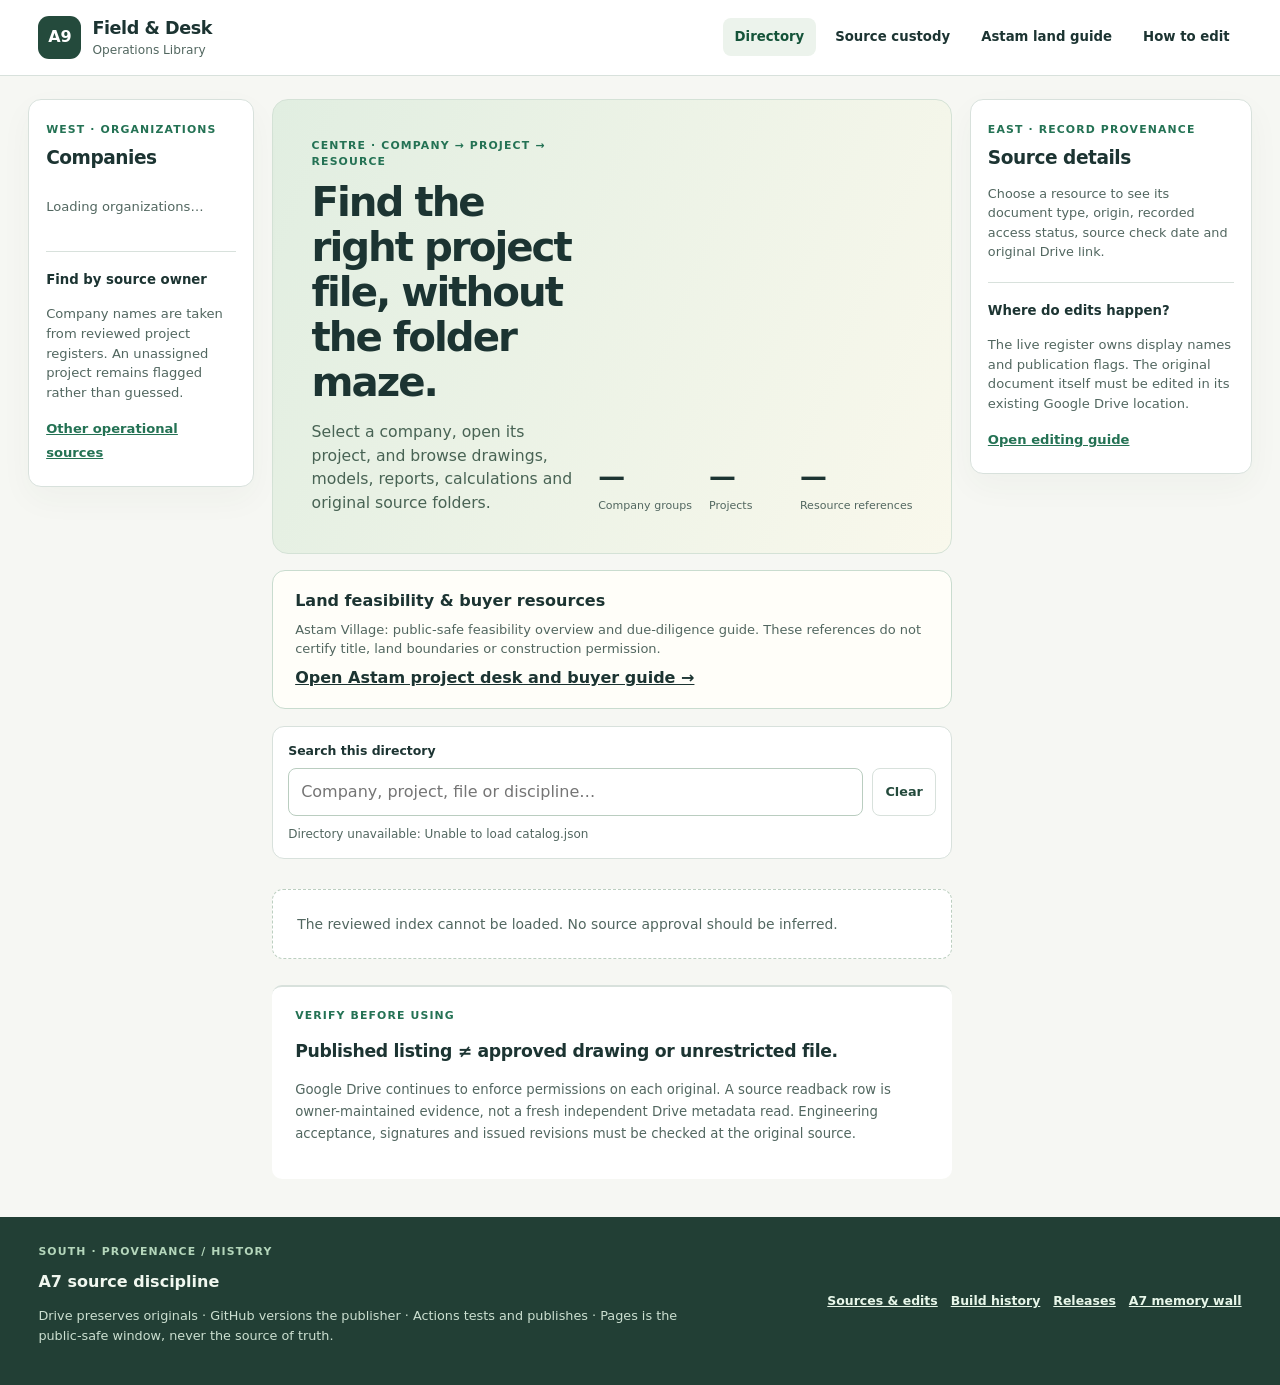
==== commit 5b5a29e1: "migration(astam): publish and validate Library-owned feasibility resources site/index.html" ====
--- a/site/index.html
+++ b/site/index.html
@@ -7,7 +7,7 @@
 <a class="skip" href="#main">Skip to library</a>
 <header class="north" id="north"><a class="brand" href="./" aria-label="A9 Field and Desk Operations Library">
   <span class="brand-icon" aria-hidden="true">A9</span><span><strong>Field &amp; Desk</strong><small>Operations Library</small></span>
-</a><nav aria-label="Global navigation"><a aria-current="page" href="./">Directory</a><a href="./operations.html">Source custody</a><a href="./editing.html">How to edit</a></nav></header>
+</a><nav aria-label="Global navigation"><a aria-current="page" href="./">Directory</a><a href="./operations.html">Source custody</a><a href="./feasibility/">Astam land guide</a><a href="./editing.html">How to edit</a></nav></header>
 <div class="layout">
 <aside class="west" id="west" aria-label="Company navigation">
   <p class="eyebrow">WEST · ORGANIZATIONS</p><h2>Companies</h2>
@@ -20,10 +20,21 @@
     <h1>Find the right project file, without the folder maze.</h1>
     <p>Select a company, open its project, and browse drawings, models, reports, calculations and original source folders.</p>
   </div><div class="intro-metrics"><span><strong id="metric-companies">—</strong><small>Company groups</small></span><span><strong id="metric-projects">—</strong><small>Projects</small></span><span><strong id="metric-records">—</strong><small>Resource references</small></span></div></section>
-  <div class="toolbar"><label for="library-search">Search this directory</label><div class="search-line">
+  <section class="astam-link" style="margin-top:16px;padding:18px 22px;border:1px solid #c9dccf;border-radius:13px;background:#fffef9"><strong>Land feasibility &amp; buyer resources</strong><p style="font-size:13px;color:#526760;margin:7px 0">Astam Village: public-safe feasibility overview and due-diligence guide. These references do not certify title, land boundaries or construction permission.</p><a href="./feasibility/" style="font-weight:800">Open Astam project desk and buyer guide →</a></section><div class="toolbar"><label for="library-search">Search this directory</label><div class="search-line">
     <input id="library-search" type="search" placeholder="Company, project, file or discipline…" autocomplete="off">
     <button type="button" id="clear-search">Clear</button>
-  </div><p id="site-status" class="status-line" role="status" aria-live="polite">Reading the published index…</p></div>
+  </div>
+  <div id="facet-panel" class="facet-panel" hidden aria-label="Project resource filters">
+    <div class="facet-title"><strong>Refine resources</strong><span>Exact labels from the original register · all unverified status stays visible</span></div>
+    <div class="facet-grid">
+      <label for="facet-discipline">Discipline<select id="facet-discipline"><option value="">All disciplines</option></select></label>
+      <label for="facet-format">File format<select id="facet-format"><option value="">All formats</option></select></label>
+      <label for="facet-revision">Revision note<select id="facet-revision"><option value="">All revision notes</option></select></label>
+      <label for="facet-approval">Issue / approval<select id="facet-approval"><option value="">All issue statuses</option></select></label>
+    </div>
+    <div class="facet-bottom"><span id="facet-count" role="status" aria-live="polite"></span><button type="button" id="clear-facets">Reset filters</button></div>
+  </div>
+  <p id="site-status" class="status-line" role="status" aria-live="polite">Reading the published index…</p></div>
   <div id="breadcrumbs" class="breadcrumbs" aria-label="Current location"></div>
   <div id="workspace" class="workspace"><p class="empty">Loading reviewed resource directories…</p></div>
   <section class="source-note"><p class="eyebrow">VERIFY BEFORE USING</p>
@@ -38,6 +49,6 @@
 </aside>
 </div>
 <footer class="south" id="south"><div><p class="eyebrow">SOUTH · PROVENANCE / HISTORY</p><strong>A7 source discipline</strong><p>Drive preserves originals · GitHub versions the publisher · Actions tests and publishes · Pages is the public-safe window, never the source of truth.</p></div>
-<div class="foot-links"><a href="./editing.html">Sources &amp; edits</a><a href="https://github.com/FabinGurung/JP_Field_and_Desk_Resource_Library/actions/workflows/resource-library-pages.yml">Build history</a><a href="https://github.com/FabinGurung/JP_Field_and_Desk_Resource_Library/releases">Releases</a><a href="https://fabingurung.github.io/JP_A7_System_Registry_and_Knowledge_Graph/memory-wall.html#platform-role-board">A7 memory wall</a></div></footer>
+<div class="foot-links"><a href="./editing.html">Sources &amp; edits</a><a href="https://github.com/FabinGurung/jp-field-desk-library/actions/workflows/resource-library-pages.yml">Build history</a><a href="https://github.com/FabinGurung/jp-field-desk-library/releases">Releases</a><a href="https://fabingurung.github.io/jp-a7-system-registry/memory-wall.html#platform-role-board">A7 memory wall</a></div></footer>
 <noscript><p class="empty">JavaScript is needed for the searchable company directory. See the editing guide for the authoritative register.</p></noscript>
 </body></html>
--- a/site/styles.css
+++ b/site/styles.css
@@ -11,4 +11,19 @@
 @media(max-width:1160px){.layout{grid-template-columns:210px minmax(0,1fr)}.east{position:static;grid-column:2}.intro{grid-template-columns:1fr}.intro-metrics{justify-content:flex-start}}
 @media(max-width:700px){.layout{display:flex;flex-direction:column;padding:11px;gap:12px}.west,.east,.centre{width:100%;position:static}.west{padding:13px}.west h2{margin:0 0 8px}.company-nav{display:flex;gap:8px;overflow-x:auto}.company-btn{min-width:165px;border-color:var(--line)}.west-foot{display:none}.intro{padding:24px}.intro-metrics{gap:14px}.intro-metrics span{min-width:65px}.company-grid,.project-grid{grid-template-columns:1fr}.north{padding:13px}.north nav{width:100%;overflow:auto}.north nav a{font-size:.76rem;padding:8px}.source-note{padding:17px}.south{padding:24px 16px}.east{order:3}}
 @media print{.west,.east,.toolbar,.south,.source-note{display:none}.layout{display:block}.intro{background:#fff}.resource-group{break-inside:avoid}}
-@media(prefers-reduced-motion:reduce){html{scroll-behavior:auto}}+@media(prefers-reduced-motion:reduce){html{scroll-behavior:auto}}
+/* Source-backed, project-scoped faceted directory. */
+.facet-panel{border-top:1px solid var(--line);padding-top:14px;margin-top:14px}
+.facet-panel[hidden]{display:none}
+.facet-title{display:flex;flex-wrap:wrap;align-items:baseline;gap:10px;margin-bottom:12px}
+.facet-title strong{font-size:.83rem}.facet-title span{font-size:.75rem;color:var(--dim)}
+.facet-grid{display:grid;grid-template-columns:repeat(2,minmax(0,1fr));gap:10px}
+.facet-grid label{display:flex;flex-direction:column;min-width:0;gap:5px;font-size:.75rem;font-weight:740;color:var(--deep)}
+.facet-grid select{min-width:0;width:100%;border:1px solid #bacdc0;border-radius:8px;padding:10px 8px;background:#fff;color:var(--ink);font-size:.78rem}
+.facet-bottom{display:flex;align-items:center;justify-content:space-between;gap:10px;margin-top:12px;flex-wrap:wrap}
+.facet-bottom span{font-size:.75rem;color:var(--dim)}
+.facet-bottom button{background:#edf5ee;color:var(--deep);border:1px solid var(--line);border-radius:8px;padding:8px 11px;font-weight:760;font-size:.77rem;cursor:pointer}
+.facet-bottom button:hover{background:#e0ede2}
+@media(min-width:1161px) and (max-width:1310px){.facet-grid{grid-template-columns:1fr}}
+@media(max-width:700px){.facet-grid{grid-template-columns:1fr 1fr;gap:9px}.facet-grid select{font-size:.75rem}}
+@media(max-width:380px){.facet-grid{grid-template-columns:1fr}}
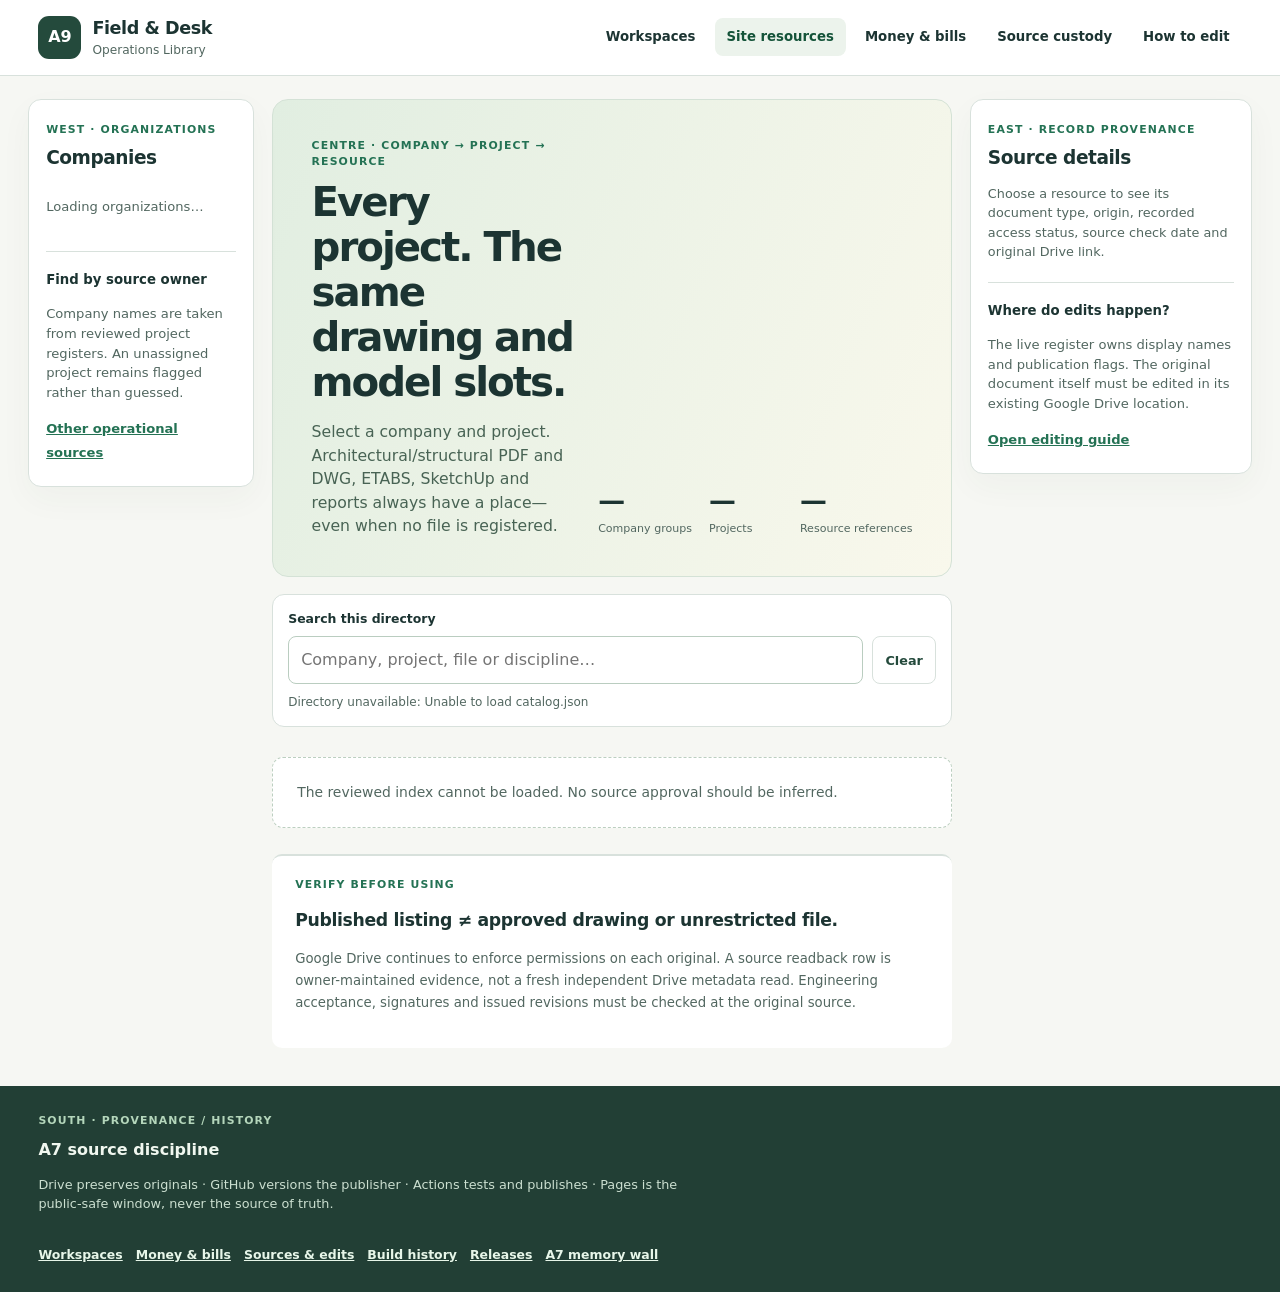
==== commit a5ef8b95: "feat: normalize field slots, add workspaces and governed money routing (A7 v1.5)" ====
--- a/site/index.html
+++ b/site/index.html
@@ -5,9 +5,9 @@
 <title>A9 · Field &amp; Desk Operations Library</title><link rel="stylesheet" href="./styles.css"><script defer src="./app.js"></script>
 </head><body>
 <a class="skip" href="#main">Skip to library</a>
-<header class="north" id="north"><a class="brand" href="./" aria-label="A9 Field and Desk Operations Library">
+<header class="north" id="north"><a class="brand" href="./workspaces.html" aria-label="A9 Field and Desk Operations Library">
   <span class="brand-icon" aria-hidden="true">A9</span><span><strong>Field &amp; Desk</strong><small>Operations Library</small></span>
-</a><nav aria-label="Global navigation"><a aria-current="page" href="./">Directory</a><a href="./operations.html">Source custody</a><a href="./feasibility/">Astam land guide</a><a href="./editing.html">How to edit</a></nav></header>
+</a><nav aria-label="Global navigation"><a href="./workspaces.html">Workspaces</a><a aria-current="page" href="./">Site resources</a><a href="./money.html">Money &amp; bills</a><a href="./operations.html">Source custody</a><a href="./editing.html">How to edit</a></nav></header>
 <div class="layout">
 <aside class="west" id="west" aria-label="Company navigation">
   <p class="eyebrow">WEST · ORGANIZATIONS</p><h2>Companies</h2>
@@ -17,10 +17,10 @@
 </aside>
 <main id="main" class="centre">
   <section class="intro"><div><p class="eyebrow">CENTRE · COMPANY → PROJECT → RESOURCE</p>
-    <h1>Find the right project file, without the folder maze.</h1>
-    <p>Select a company, open its project, and browse drawings, models, reports, calculations and original source folders.</p>
+    <h1>Every project. The same drawing and model slots.</h1>
+    <p>Select a company and project. Architectural/structural PDF and DWG, ETABS, SketchUp and reports always have a place—even when no file is registered.</p>
   </div><div class="intro-metrics"><span><strong id="metric-companies">—</strong><small>Company groups</small></span><span><strong id="metric-projects">—</strong><small>Projects</small></span><span><strong id="metric-records">—</strong><small>Resource references</small></span></div></section>
-  <section class="astam-link" style="margin-top:16px;padding:18px 22px;border:1px solid #c9dccf;border-radius:13px;background:#fffef9"><strong>Land feasibility &amp; buyer resources</strong><p style="font-size:13px;color:#526760;margin:7px 0">Astam Village: public-safe feasibility overview and due-diligence guide. These references do not certify title, land boundaries or construction permission.</p><a href="./feasibility/" style="font-weight:800">Open Astam project desk and buyer guide →</a></section><div class="toolbar"><label for="library-search">Search this directory</label><div class="search-line">
+<div class="toolbar"><label for="library-search">Search this directory</label><div class="search-line">
     <input id="library-search" type="search" placeholder="Company, project, file or discipline…" autocomplete="off">
     <button type="button" id="clear-search">Clear</button>
   </div>
@@ -49,6 +49,6 @@
 </aside>
 </div>
 <footer class="south" id="south"><div><p class="eyebrow">SOUTH · PROVENANCE / HISTORY</p><strong>A7 source discipline</strong><p>Drive preserves originals · GitHub versions the publisher · Actions tests and publishes · Pages is the public-safe window, never the source of truth.</p></div>
-<div class="foot-links"><a href="./editing.html">Sources &amp; edits</a><a href="https://github.com/FabinGurung/jp-field-desk-library/actions/workflows/resource-library-pages.yml">Build history</a><a href="https://github.com/FabinGurung/jp-field-desk-library/releases">Releases</a><a href="https://fabingurung.github.io/jp-a7-system-registry/memory-wall.html#platform-role-board">A7 memory wall</a></div></footer>
+<div class="foot-links"><a href="./workspaces.html">Workspaces</a><a href="./money.html">Money &amp; bills</a><a href="./editing.html">Sources &amp; edits</a><a href="https://github.com/FabinGurung/jp-field-desk-library/actions/workflows/resource-library-pages.yml">Build history</a><a href="https://github.com/FabinGurung/jp-field-desk-library/releases">Releases</a><a href="https://fabingurung.github.io/jp-a7-system-registry/memory-wall.html#platform-role-board">A7 memory wall</a></div></footer>
 <noscript><p class="empty">JavaScript is needed for the searchable company directory. See the editing guide for the authoritative register.</p></noscript>
 </body></html>
--- a/site/styles.css
+++ b/site/styles.css
@@ -27,3 +27,24 @@
 @media(min-width:1161px) and (max-width:1310px){.facet-grid{grid-template-columns:1fr}}
 @media(max-width:700px){.facet-grid{grid-template-columns:1fr 1fr;gap:9px}.facet-grid select{font-size:.75rem}}
 @media(max-width:380px){.facet-grid{grid-template-columns:1fr}}
+
+/* Standard engineering slots are always shown, including unregistered categories. */
+.matrix-intro{background:#f0f5ef;border:1px solid #d6e3d6;border-radius:10px;padding:13px 16px;margin:12px 0 16px}
+.matrix-intro strong{display:block;font-size:.84rem}
+.matrix-intro p{font-size:.78rem;color:var(--dim);line-height:1.55;margin:5px 0 0}
+.resource-group{border-radius:11px}.resource-group>summary{padding:14px 17px}
+.resource-group>summary small{margin-left:auto;white-space:nowrap}
+.slots{padding:9px 12px 12px;display:grid;gap:7px}
+.resource-slot{border:1px solid #e2e9e1;border-radius:9px;background:#fcfdfa;overflow:hidden}
+.resource-slot[open]{background:white;border-color:#cad9cc}
+.slot-title{padding:10px 13px;cursor:pointer;display:flex;align-items:center;justify-content:space-between;gap:9px;font-size:.81rem;font-weight:790;list-style:none}
+.slot-title::-webkit-details-marker{display:none}
+.slot-title:after{content:"⌄";color:var(--green);font-size:1rem}
+.resource-slot[open] .slot-title{border-bottom:1px solid #e9eee8}
+.slot-title small{font-size:.71rem;font-weight:660;color:var(--dim);white-space:nowrap;margin-left:auto}
+.slot-contents{padding:7px 10px 12px}
+.resource-slot .resource-line{padding:11px 8px;border-bottom:1px solid #e9eee8}
+.original-name{overflow-wrap:anywhere;color:#2f6850!important;font-size:.73rem!important}
+.slot-empty{font-size:.79rem;color:var(--dim);line-height:1.5;padding:2px 6px 0;margin:6px 0}
+.slot-help{font-size:.75rem;font-weight:760;color:var(--green);padding:5px 6px;display:inline-block}
+@media(max-width:700px){.slots{padding:8px;gap:6px}.slot-title{padding:11px;font-size:.8rem}.slot-title small{font-size:.69rem}.resource-group>summary{padding:13px}.resource-group>summary small{font-size:.7rem}.section-top{margin:9px 0}}
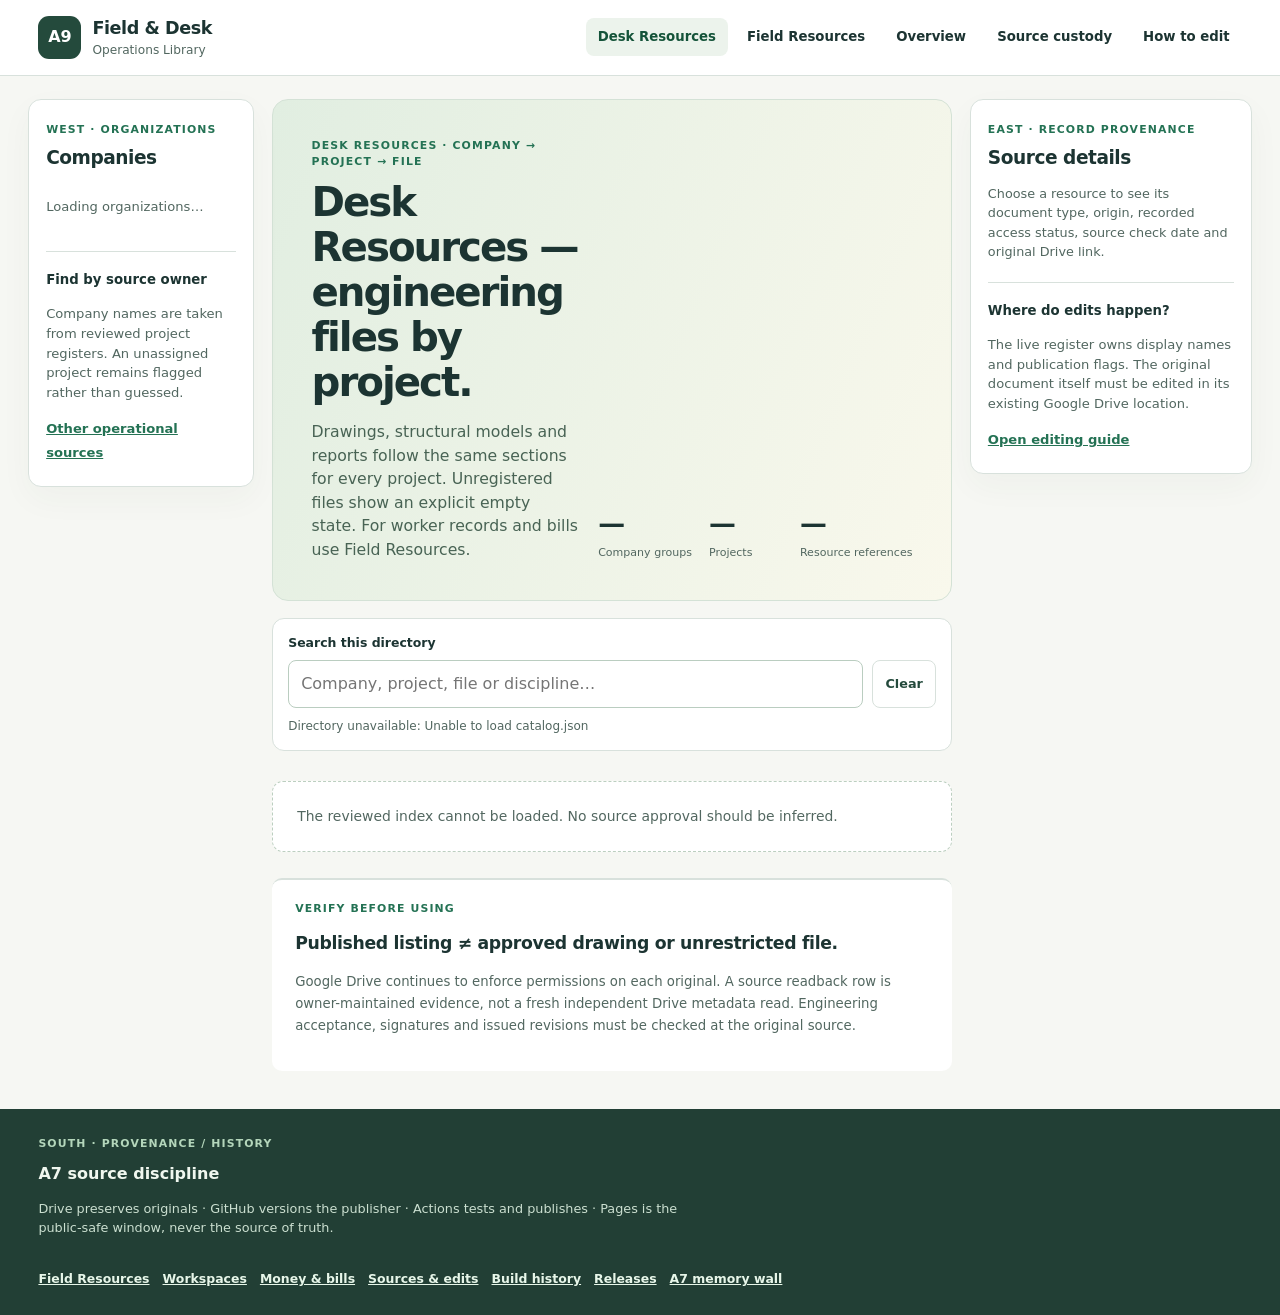
==== commit 5b938e88: "feat: separate Desk and Field Resources with governed finance source groups (A7 v1.6)" ====
--- a/site/index.html
+++ b/site/index.html
@@ -2,12 +2,12 @@
 <html lang="en"><head>
 <meta charset="utf-8"><meta name="viewport" content="width=device-width,initial-scale=1">
 <meta name="color-scheme" content="light"><meta name="description" content="A9 company-first directory of reviewed field and desk resources, project files, source custody and editing instructions.">
-<title>A9 · Field &amp; Desk Operations Library</title><link rel="stylesheet" href="./styles.css"><script defer src="./app.js"></script>
+<title>Desk Resources · A9 Field &amp; Desk Library</title><link rel="stylesheet" href="./styles.css"><script defer src="./app.js"></script>
 </head><body>
 <a class="skip" href="#main">Skip to library</a>
 <header class="north" id="north"><a class="brand" href="./workspaces.html" aria-label="A9 Field and Desk Operations Library">
   <span class="brand-icon" aria-hidden="true">A9</span><span><strong>Field &amp; Desk</strong><small>Operations Library</small></span>
-</a><nav aria-label="Global navigation"><a href="./workspaces.html">Workspaces</a><a aria-current="page" href="./">Site resources</a><a href="./money.html">Money &amp; bills</a><a href="./operations.html">Source custody</a><a href="./editing.html">How to edit</a></nav></header>
+</a><nav aria-label="Primary resource tabs"><a href="./" aria-current="page">Desk Resources</a><a href="./field.html">Field Resources</a><a href="./workspaces.html">Overview</a><a href="./operations.html">Source custody</a><a href="./editing.html">How to edit</a></nav></header>
 <div class="layout">
 <aside class="west" id="west" aria-label="Company navigation">
   <p class="eyebrow">WEST · ORGANIZATIONS</p><h2>Companies</h2>
@@ -16,9 +16,9 @@
   <a href="./operations.html">Other operational sources</a></div>
 </aside>
 <main id="main" class="centre">
-  <section class="intro"><div><p class="eyebrow">CENTRE · COMPANY → PROJECT → RESOURCE</p>
-    <h1>Every project. The same drawing and model slots.</h1>
-    <p>Select a company and project. Architectural/structural PDF and DWG, ETABS, SketchUp and reports always have a place—even when no file is registered.</p>
+  <section class="intro"><div><p class="eyebrow">DESK RESOURCES · COMPANY → PROJECT → FILE</p>
+    <h1>Desk Resources — engineering files by project.</h1>
+    <p>Drawings, structural models and reports follow the same sections for every project. Unregistered files show an explicit empty state. For worker records and bills use Field Resources.</p>
   </div><div class="intro-metrics"><span><strong id="metric-companies">—</strong><small>Company groups</small></span><span><strong id="metric-projects">—</strong><small>Projects</small></span><span><strong id="metric-records">—</strong><small>Resource references</small></span></div></section>
 <div class="toolbar"><label for="library-search">Search this directory</label><div class="search-line">
     <input id="library-search" type="search" placeholder="Company, project, file or discipline…" autocomplete="off">
@@ -49,6 +49,6 @@
 </aside>
 </div>
 <footer class="south" id="south"><div><p class="eyebrow">SOUTH · PROVENANCE / HISTORY</p><strong>A7 source discipline</strong><p>Drive preserves originals · GitHub versions the publisher · Actions tests and publishes · Pages is the public-safe window, never the source of truth.</p></div>
-<div class="foot-links"><a href="./workspaces.html">Workspaces</a><a href="./money.html">Money &amp; bills</a><a href="./editing.html">Sources &amp; edits</a><a href="https://github.com/FabinGurung/jp-field-desk-library/actions/workflows/resource-library-pages.yml">Build history</a><a href="https://github.com/FabinGurung/jp-field-desk-library/releases">Releases</a><a href="https://fabingurung.github.io/jp-a7-system-registry/memory-wall.html#platform-role-board">A7 memory wall</a></div></footer>
+<div class="foot-links"><a href="./field.html">Field Resources</a><a href="./workspaces.html">Workspaces</a><a href="./money.html">Money &amp; bills</a><a href="./editing.html">Sources &amp; edits</a><a href="https://github.com/FabinGurung/jp-field-desk-library/actions/workflows/resource-library-pages.yml">Build history</a><a href="https://github.com/FabinGurung/jp-field-desk-library/releases">Releases</a><a href="https://fabingurung.github.io/jp-a7-system-registry/memory-wall.html#platform-role-board">A7 memory wall</a></div></footer>
 <noscript><p class="empty">JavaScript is needed for the searchable company directory. See the editing guide for the authoritative register.</p></noscript>
 </body></html>
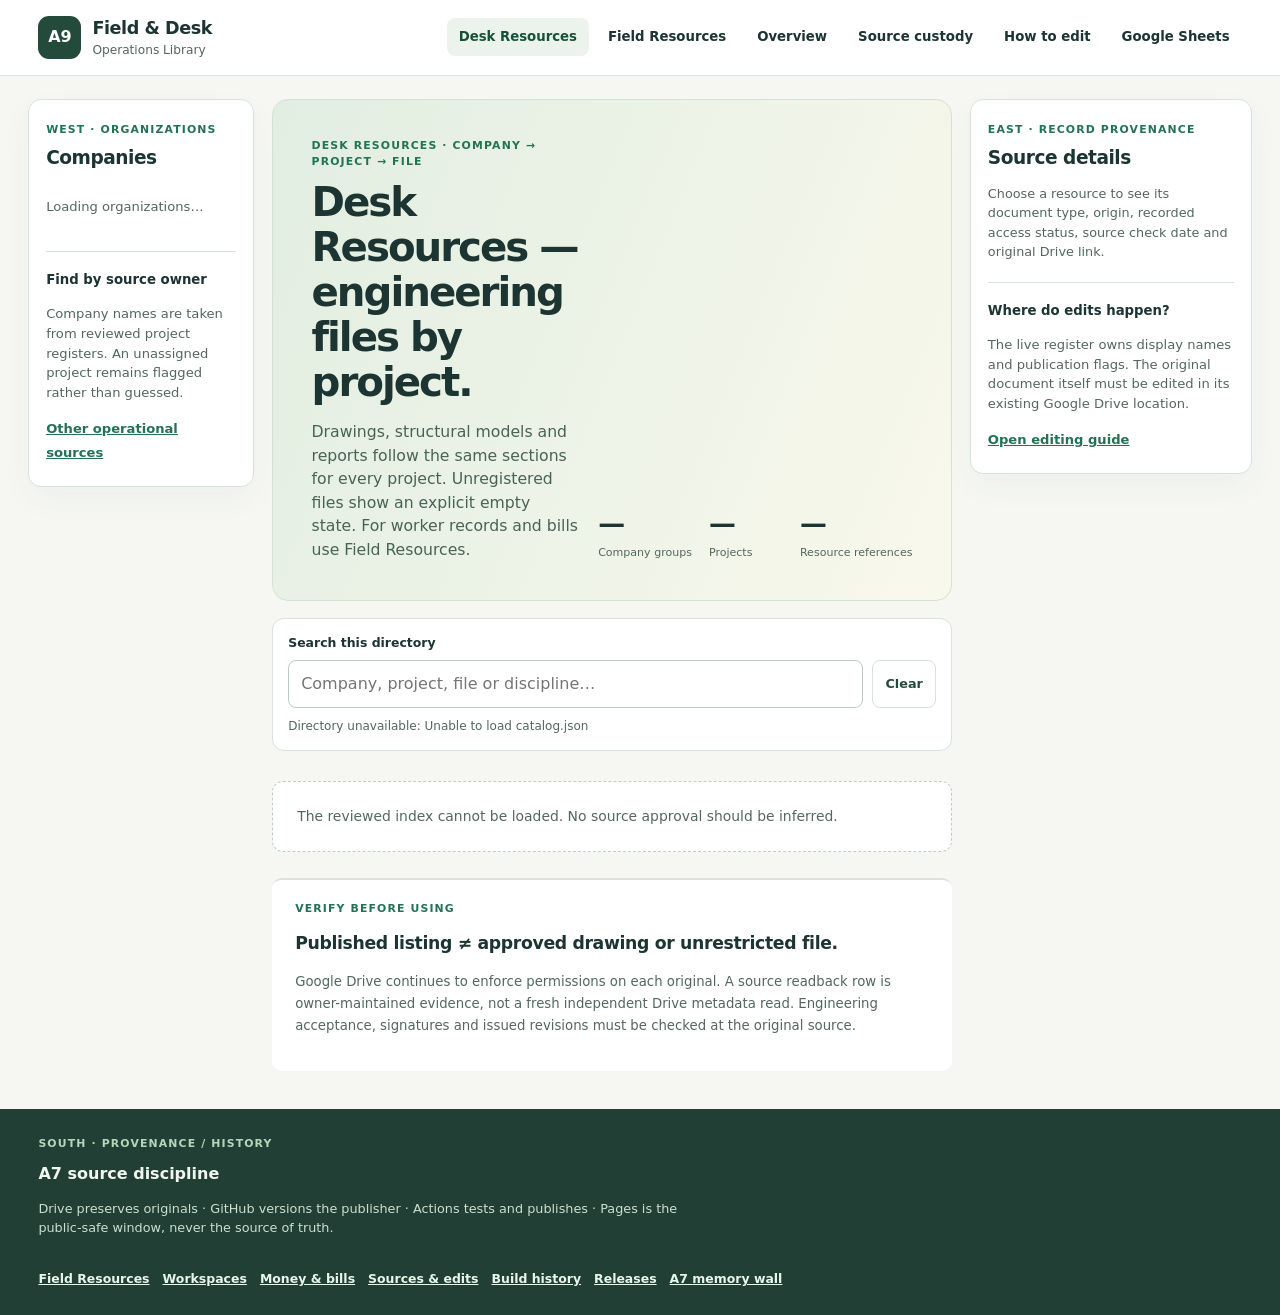
==== commit 23073479: "feat: add employee-friendly Google Sheets Memory Wall with verified source ownership" ====
--- a/site/index.html
+++ b/site/index.html
@@ -7,7 +7,7 @@
 <a class="skip" href="#main">Skip to library</a>
 <header class="north" id="north"><a class="brand" href="./workspaces.html" aria-label="A9 Field and Desk Operations Library">
   <span class="brand-icon" aria-hidden="true">A9</span><span><strong>Field &amp; Desk</strong><small>Operations Library</small></span>
-</a><nav aria-label="Primary resource tabs"><a href="./" aria-current="page">Desk Resources</a><a href="./field.html">Field Resources</a><a href="./workspaces.html">Overview</a><a href="./operations.html">Source custody</a><a href="./editing.html">How to edit</a></nav></header>
+</a><nav aria-label="Primary resource tabs"><a href="./" aria-current="page">Desk Resources</a><a href="./field.html">Field Resources</a><a href="./workspaces.html">Overview</a><a href="./operations.html">Source custody</a><a href="./editing.html">How to edit</a><a href="./memory-wall/">Google Sheets</a></nav></header>
 <div class="layout">
 <aside class="west" id="west" aria-label="Company navigation">
   <p class="eyebrow">WEST · ORGANIZATIONS</p><h2>Companies</h2>
